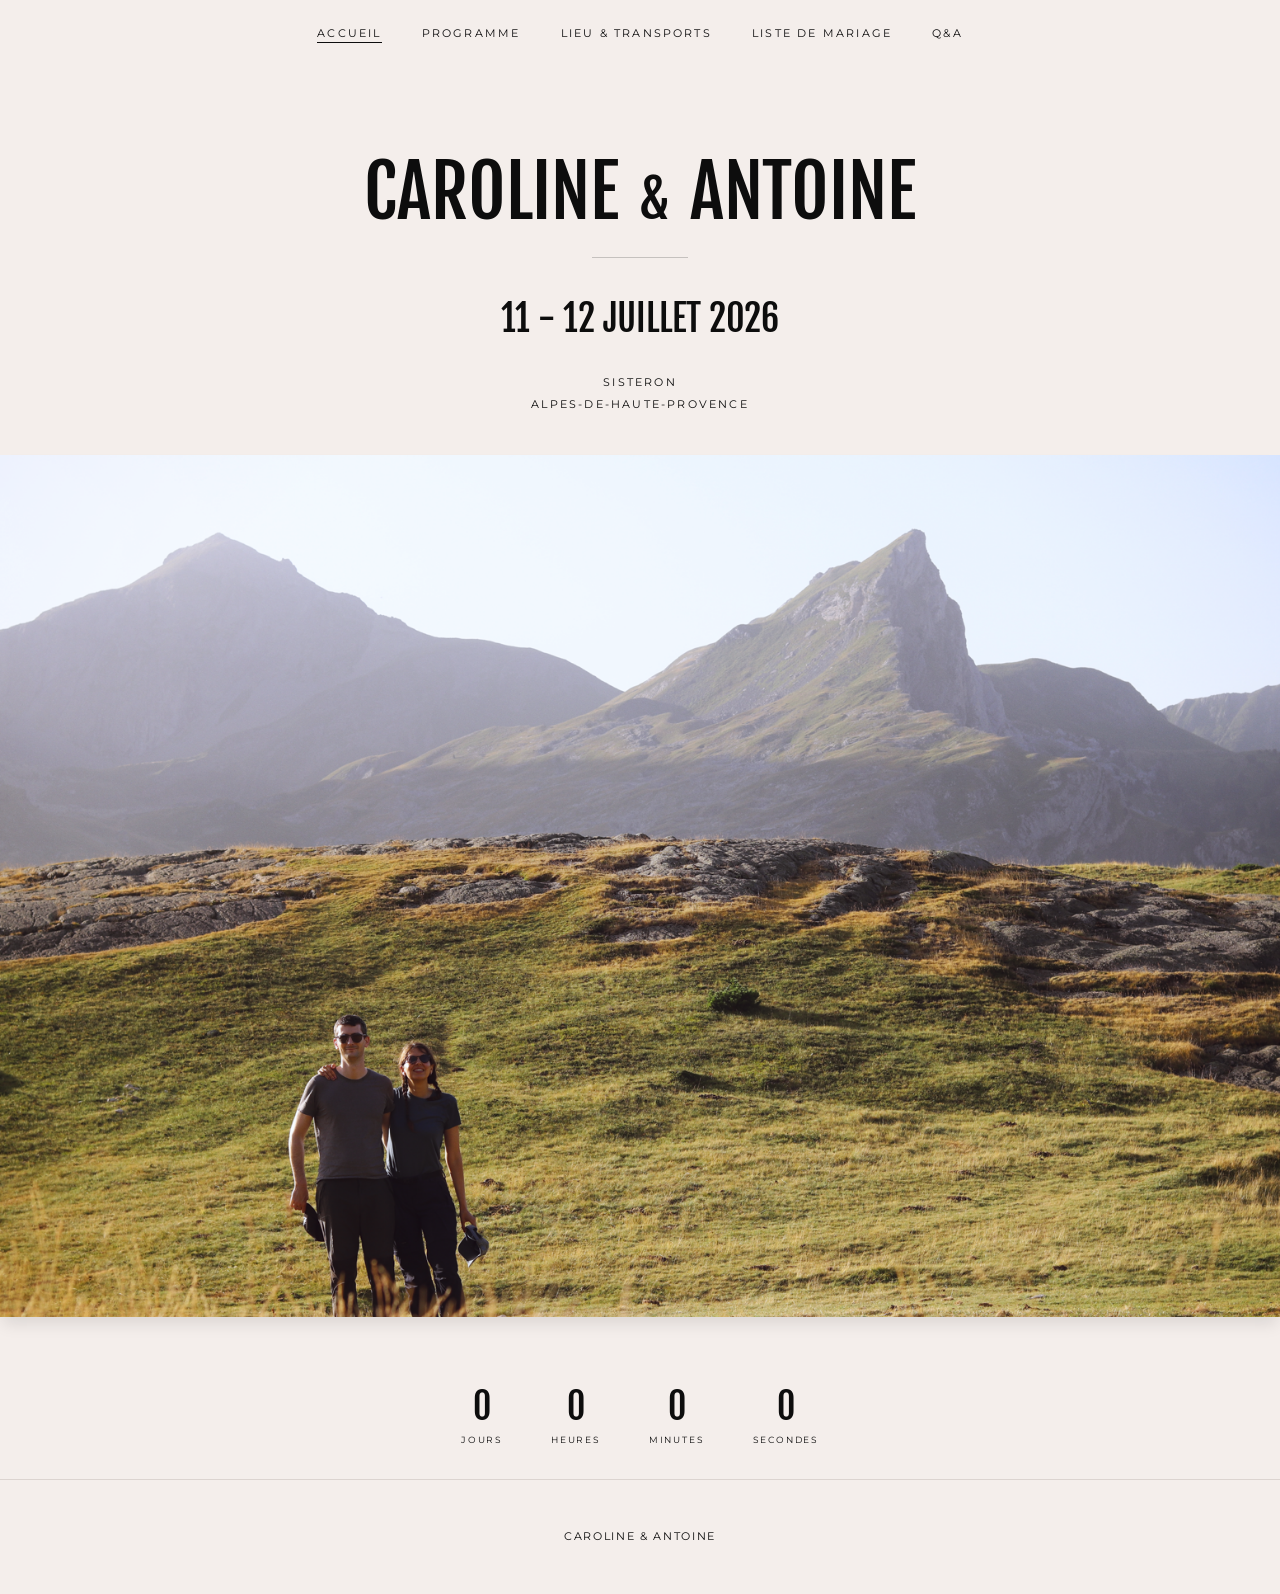
==== index.html @ 9a9348da "first commit" ====
<!DOCTYPE html>
<html lang="fr">
<head>
  <meta charset="UTF-8">
  <meta name="viewport" content="width=device-width, initial-scale=1.0">
  <title>Mariage Caroline & Antoine</title>
  <meta name="description" content="Mariage de Caroline & Antoine - 11 juillet 2026 - Sisteron, Provence">
  <meta property="og:title" content="Mariage Caroline & Antoine">
  <meta property="og:description" content="Mariage de Caroline & Antoine - 11 juillet 2026">
  <meta property="og:type" content="website">
  <meta property="og:image" content="images/hero-wedding.jpg">
  <link rel="preconnect" href="https://fonts.googleapis.com">
  <link rel="preconnect" href="https://fonts.gstatic.com" crossorigin>
  <link href="https://fonts.googleapis.com/css2?family=Fjalla+One&family=Montserrat:wght@300;400;500&display=swap" rel="stylesheet">
  <link rel="stylesheet" href="styles.css">
</head>
<body>
  <!-- Navigation -->
  <nav class="nav">
    <div class="nav-container">
      <button class="nav-toggle" aria-label="Menu">
        <svg xmlns="http://www.w3.org/2000/svg" width="24" height="24" viewBox="0 0 24 24" fill="none" stroke="currentColor" stroke-width="2" stroke-linecap="round" stroke-linejoin="round">
          <line x1="4" x2="20" y1="12" y2="12"></line>
          <line x1="4" x2="20" y1="6" y2="6"></line>
          <line x1="4" x2="20" y1="18" y2="18"></line>
        </svg>
      </button>
      <ul class="nav-links">
        <li><a href="index.html" class="active">Accueil</a></li>
        <li><a href="programme.html">Programme</a></li>
        <li><a href="transports.html">Lieu & Transports</a></li>
        <li><a href="liste-de-mariage.html">Liste de mariage</a></li>
        <li><a href="faq.html">Q&A</a></li>
      </ul>
    </div>
  </nav>

  <!-- Hero Section -->
  <section class="hero">
    <div class="hero-content">
      <h1>CAROLINE <span class="ampersand">&</span> ANTOINE</h1>
      
      <div class="hero-divider"></div>
      
      <p class="hero-subtitle">11 - 12 juillet 2026</p>
      
      <div class="hero-info">
        <p>Sisteron</p>
        <p>Alpes-de-Haute-Provence</p>
      </div>
    </div>
    
    <img src="images/hero-wedding.jpg" alt="Caroline & Antoine" class="hero-image">
    
    <!-- Countdown -->
    <div class="countdown">
      <div class="countdown-inner" id="countdown">
        <div class="countdown-item">
          <span class="countdown-value" id="days">---</span>
          <span class="countdown-label">jours</span>
        </div>
        <div class="countdown-item">
          <span class="countdown-value" id="hours">--</span>
          <span class="countdown-label">heures</span>
        </div>
        <div class="countdown-item">
          <span class="countdown-value" id="minutes">--</span>
          <span class="countdown-label">minutes</span>
        </div>
        <div class="countdown-item">
          <span class="countdown-value" id="seconds">--</span>
          <span class="countdown-label">secondes</span>
        </div>
      </div>
    </div>
  </section>

  <!-- Footer -->
  <footer class="footer">
    <p>Caroline & Antoine</p>
  </footer>

  <script src="script.js"></script>
</body>
</html>
---- styles.css ----
/* Fonts import - exact fonts from original */
@import url('https://fonts.googleapis.com/css2?family=Fjalla+One&family=Montserrat:wght@300;400;500&display=swap');

/* Reset and base styles */
*, *::before, *::after {
  box-sizing: border-box;
  margin: 0;
  padding: 0;
}

:root {
  /* Exact color palette from original */
  --background: hsl(18, 30%, 94%);
  --foreground: hsl(0, 0%, 5%);
  --card: hsl(18, 25%, 96%);
  --card-foreground: hsl(0, 0%, 5%);
  --primary: hsl(0, 0%, 10%);
  --primary-foreground: hsl(40, 33%, 96%);
  --secondary: hsl(18, 20%, 90%);
  --secondary-foreground: hsl(0, 0%, 5%);
  --muted: hsl(18, 15%, 88%);
  --muted-foreground: hsl(0, 0%, 5%);
  --accent: hsl(150, 18%, 60%);
  --accent-foreground: hsl(25, 15%, 20%);
  --border: hsl(18, 15%, 84%);
  --ring: hsl(150, 18%, 60%);
  --radius: 0.5rem;
  
  /* Custom wedding colors */
  --champagne: hsl(35, 40%, 78%);
  --sage: hsl(150, 18%, 60%);
  --sage-light: hsl(150, 15%, 78%);
  --dusty-rose: hsl(350, 25%, 72%);
  --ivory: hsl(18, 30%, 94%);
  --bronze: hsl(25, 30%, 35%);
  --cream: hsl(18, 25%, 92%);
  --blush: hsl(350, 30%, 92%);
  --gold: hsl(38, 45%, 62%);
  --gold-light: hsl(38, 35%, 78%);
  --warm-brown: hsl(25, 15%, 25%);
  --terracotta: hsl(16, 30%, 58%);
  
  /* Fonts */
  --font-heading: 'Fjalla One', sans-serif;
  --font-body: 'Montserrat', sans-serif;
}

html {
  scroll-behavior: smooth;
}

body {
  font-family: var(--font-body);
  font-weight: 400;
  color: var(--foreground);
  background-color: var(--background);
  line-height: 1.6;
  -webkit-font-smoothing: antialiased;
}

/* Typography */
h1, h2, h3 {
  font-family: var(--font-heading);
  font-weight: 400;
  color: var(--foreground);
}

p {
  margin-bottom: 0;
}

a {
  color: var(--foreground);
  text-decoration: none;
  transition: all 0.3s ease;
}

/* Navigation - exact styling */
.nav {
  position: fixed;
  top: 0;
  left: 0;
  right: 0;
  z-index: 50;
  background: hsla(18, 30%, 94%, 0.9);
  backdrop-filter: blur(24px);
  -webkit-backdrop-filter: blur(24px);
}

.nav-container {
  max-width: 100%;
  margin: 0 auto;
  display: flex;
  align-items: center;
  justify-content: center;
  height: 4rem;
  padding: 0 1rem;
}

.nav-links {
  display: flex;
  align-items: center;
  gap: 2.5rem;
  list-style: none;
}

.nav-links a {
  font-family: var(--font-body);
  font-size: 11px;
  font-weight: 400;
  letter-spacing: 0.2em;
  text-transform: uppercase;
  color: var(--foreground);
  padding-bottom: 2px;
  border-bottom: 1px solid transparent;
  transition: border-color 0.3s ease;
}

.nav-links a:hover,
.nav-links a.active {
  border-bottom-color: var(--foreground);
}

.nav-toggle {
  display: none;
  position: absolute;
  right: 1rem;
  background: none;
  border: none;
  cursor: pointer;
  padding: 0.5rem;
  color: var(--foreground);
}

.nav-toggle svg {
  width: 24px;
  height: 24px;
}

/* Hero Section - exact layout */
.hero {
  min-height: 100vh;
  display: flex;
  flex-direction: column;
  align-items: center;
  justify-content: flex-start;
  padding-top: 8rem;
  background-color: var(--background);
}

.hero-content {
  display: flex;
  flex-direction: column;
  align-items: center;
  max-width: 42rem;
  padding: 0 1.5rem;
  text-align: center;
}

.hero h1 {
  font-family: var(--font-heading);
  font-size: 2.25rem;
  font-weight: 400;
  color: var(--foreground);
  margin-bottom: 2rem;
  line-height: 0.9;
  text-align: center;
}

.hero h1 .ampersand {
  font-size: 0.7em;
  display: inline;
  margin: 0 0.1em;
}

.hero-divider {
  width: 6rem;
  height: 1px;
  background: hsla(0, 0%, 5%, 0.2);
  margin: 0 auto 2rem;
}

.hero-subtitle {
  font-family: var(--font-heading);
  font-size: 1.875rem;
  font-weight: 400;
  color: var(--foreground);
  margin-bottom: 1.5rem;
  text-align: center;
  text-transform: uppercase;
}

.hero-info {
  font-family: var(--font-body);
  font-size: 11px;
  font-weight: 400;
  letter-spacing: 0.2em;
  text-transform: uppercase;
  text-align: center;
  margin-bottom: 2.5rem;
  line-height: 2;
}

.hero-image {
  width: 100vw;
  margin-bottom: 2.5rem;
  object-fit: cover;
  object-position: bottom;
  box-shadow: 0 10px 15px -3px rgba(0, 0, 0, 0.1);
}

/* Countdown - exact styling */
.countdown {
  padding: 2rem 0;
  background: var(--background);
}

.countdown-inner {
  display: flex;
  gap: 2rem;
  justify-content: center;
}

.countdown-item {
  display: flex;
  flex-direction: column;
  align-items: center;
}

.countdown-value {
  font-family: var(--font-heading);
  font-size: 1.875rem;
  font-weight: 400;
  color: var(--foreground);
  font-variant-numeric: tabular-nums;
  line-height: 1;
}

.countdown-label {
  font-family: var(--font-body);
  font-size: 9px;
  font-weight: 400;
  letter-spacing: 0.2em;
  text-transform: uppercase;
  color: var(--muted-foreground);
  margin-top: 0.5rem;
}

/* Page layout */
.page {
  padding-top: 7rem;
  padding-bottom: 5rem;
  min-height: 100vh;
  background: var(--background);
}

.container {
  max-width: 42rem;
  margin: 0 auto;
  padding: 0 1.5rem;
}

/* Page hero image */
.page-hero-image {
  width: 100vw;
  margin-bottom: 3.5rem;
  object-fit: cover;
  object-position: center;
  box-shadow: 0 4px 6px -1px rgba(0, 0, 0, 0.1);
}

/* Section headers */
.section-title {
  font-family: var(--font-heading);
  font-size: 2.25rem;
  font-weight: 400;
  color: var(--foreground);
  margin-bottom: 1rem;
  text-align: center;
  text-transform: uppercase;
}

.page-title {
  font-family: var(--font-heading);
  font-size: 2.5rem;
  font-weight: 400;
  color: var(--foreground);
  text-align: center;
  text-transform: uppercase;
  padding: 0 1.5rem;
  margin-bottom: 2.5rem;
}

@media (min-width: 768px) {
  .page-title {
    font-size: 3rem;
  }
}

.section-intro {
  color: var(--muted-foreground);
  font-size: 0.875rem;
  line-height: 1.7;
  margin-bottom: 2.5rem;
  max-width: 28rem;
  margin-left: auto;
  margin-right: auto;
  text-align: center;
}

/* Content sections */
.content-section {
  margin-bottom: 3rem;
}

.content-section-header {
  display: flex;
  align-items: flex-start;
  gap: 0.75rem;
  margin-bottom: 1rem;
}

.content-section-icon {
  margin-top: 0.25rem;
  flex-shrink: 0;
  color: var(--muted-foreground);
}

.content-section-icon svg {
  width: 1rem;
  height: 1rem;
}

.content-section h2 {
  font-family: var(--font-heading);
  font-size: 1.5rem;
  font-weight: 400;
  color: var(--foreground);
  text-transform: uppercase;
}

.content-section-body {
  margin-left: 2rem;
}

.content-section p {
  color: var(--muted-foreground);
  font-size: 0.875rem;
  line-height: 1.7;
  margin-bottom: 0.75rem;
}

.content-section p:last-child {
  margin-bottom: 0;
}

.content-section .highlight {
  color: var(--foreground);
  font-weight: 500;
}

/* Lists */
.content-list {
  list-style: disc;
  padding-left: 1.25rem;
  margin-top: 0.5rem;
  color: var(--muted-foreground);
  font-size: 0.875rem;
  line-height: 1.7;
}

.content-list li {
  margin-bottom: 0.5rem;
}

/* Links */
.text-link {
  color: var(--foreground);
  text-decoration: underline;
  text-underline-offset: 4px;
  text-decoration-color: var(--border);
  font-size: 0.875rem;
  transition: text-decoration-color 0.3s ease;
}

.text-link:hover {
  text-decoration-color: var(--foreground);
}

.cta-link {
  display: inline-flex;
  align-items: center;
  gap: 0.5rem;
  font-family: var(--font-body);
  font-size: 11px;
  font-weight: 400;
  letter-spacing: 0.2em;
  text-transform: uppercase;
  color: var(--foreground);
  border-bottom: 1px solid hsla(0, 0%, 5%, 0.3);
  padding-bottom: 0.25rem;
  transition: border-color 0.3s ease;
}

.cta-link:hover {
  border-color: var(--foreground);
}

/* Tags/badges */
.tag {
  display: inline-block;
  font-family: var(--font-body);
  font-size: 10px;
  font-weight: 400;
  letter-spacing: 0.15em;
  text-transform: uppercase;
  padding: 0.125rem 0.5rem;
  margin-bottom: 0.25rem;
}

.tag-recommended {
  display: inline-block;
  background: transparent;
  color: var(--foreground);
  border: 1px solid var(--foreground);
  border-radius: 3px;
  margin-left: 0;
  margin-top: 0.25rem;
  margin-bottom: 0.5rem;
  padding: 0.125rem 0.625rem;
}

.subtitle {
  display: block;
  font-family: var(--font-body);
  font-size: 10px;
  font-weight: 400;
  letter-spacing: 0.15em;
  text-transform: uppercase;
  color: var(--muted-foreground);
  font-style: italic;
  margin-bottom: 0.75rem;
}

/* Transport grid */
.transport-grid {
  display: grid;
  gap: 2rem;
}

@media (min-width: 640px) {
  .transport-grid {
    grid-template-columns: repeat(3, 1fr);
  }
}

.transport-option {
  display: flex;
  flex-direction: column;
}

.transport-option .content-list {
  margin-top: 1rem;
}

.tag-filled {
  display: inline-block;
  background: hsl(0, 0%, 45%);
  color: var(--background);
  font-family: var(--font-body);
  font-size: 10px;
  font-weight: 400;
  letter-spacing: 0.15em;
  text-transform: uppercase;
  padding: 0.375rem 0.75rem;
  border-radius: 3px;
  margin-bottom: 0.5rem;
  width: fit-content;
}

.tag-subtitle {
  display: block;
  font-family: var(--font-body);
  font-size: 10px;
  font-weight: 400;
  letter-spacing: 0.15em;
  text-transform: uppercase;
  color: var(--muted-foreground);
  font-style: italic;
  margin-bottom: 0.5rem;
}

/* FAQ Section */
.faq-section {
  margin-bottom: 3rem;
}

.faq-item {
  margin-bottom: 3rem;
}

.faq-question {
  display: flex;
  align-items: flex-start;
  gap: 0.75rem;
  margin-bottom: 0.75rem;
}

.faq-question-icon {
  margin-top: 0.25rem;
  flex-shrink: 0;
  color: var(--muted-foreground);
}

.faq-question-icon svg {
  width: 1rem;
  height: 1rem;
}

.faq-question h3 {
  font-family: var(--font-heading);
  font-size: 1.5rem;
  font-weight: 400;
  color: var(--foreground);
  text-transform: uppercase;
}

.faq-answer {
  margin-left: 1.75rem;
  color: var(--muted-foreground);
  font-size: 0.875rem;
  line-height: 1.7;
}

.faq-answer p {
  margin-bottom: 1rem;
}

.faq-answer p:last-child {
  margin-bottom: 0;
}

/* Liste de mariage */
.gift-intro {
  text-align: center;
  margin-bottom: 3rem;
}

.gift-intro h2 {
  font-family: var(--font-heading);
  font-size: 1.5rem;
  font-weight: 400;
  color: var(--foreground);
  margin-bottom: 1rem;
}

.gift-headline {
  font-family: var(--font-heading);
  font-size: 1.5rem;
  font-weight: 400;
  color: var(--foreground);
  margin-bottom: 1.5rem;
}

.gift-intro p {
  color: var(--muted-foreground);
  font-size: 0.875rem;
  line-height: 1.7;
  max-width: 28rem;
  margin: 0 auto 1.5rem;
}

/* Divider */
.divider {
  width: 6rem;
  height: 1px;
  background: hsla(0, 0%, 5%, 0.2);
  margin: 2rem auto;
}

/* Note box */
.note-box {
  background: var(--cream);
  padding: 1.5rem;
  border-radius: var(--radius);
  margin-top: 2rem;
  color: var(--muted-foreground);
  font-size: 0.875rem;
  line-height: 1.7;
  font-style: italic;
}

/* Footer */
.footer {
  background: var(--background);
  text-align: center;
  padding: 3rem 1.5rem;
  border-top: 1px solid var(--border);
}

.footer p {
  font-family: var(--font-body);
  font-size: 11px;
  letter-spacing: 0.15em;
  text-transform: uppercase;
  color: var(--muted-foreground);
}

/* Mobile Responsive */
@media (max-width: 768px) {
  .nav-links {
    display: none;
    position: absolute;
    top: 100%;
    left: 0;
    right: 0;
    background: hsla(18, 30%, 94%, 0.95);
    backdrop-filter: blur(24px);
    -webkit-backdrop-filter: blur(24px);
    flex-direction: column;
    padding: 2rem 0;
    gap: 1.25rem;
  }

  .nav-links.active {
    display: flex;
  }

  .nav-toggle {
    display: block;
  }

  .hero {
    padding-top: 8rem;
  }

  .hero h1 {
    font-size: 2.25rem;
  }

  .countdown-inner {
    gap: 2rem;
  }

  .countdown-value {
    font-size: 1.875rem;
  }
}

@media (min-width: 768px) {
  .hero {
    padding-top: 10rem;
  }

  .hero h1 {
    font-size: 3.75rem;
  }

  .hero-subtitle {
    font-size: 2.25rem;
  }

  .countdown-inner {
    gap: 3rem;
  }

  .countdown-value {
    font-size: 2.25rem;
  }
}

@media (min-width: 1024px) {
  .hero h1 {
    font-size: 4.5rem;
  }
}

/* Utilities */
.text-center {
  text-align: center;
}

.mt-2 {
  margin-top: 0.5rem;
}

.mt-4 {
  margin-top: 1rem;
}

.mt-8 {
  margin-top: 2rem;
}

.mb-4 {
  margin-bottom: 1rem;
}

.mb-8 {
  margin-bottom: 2rem;
}

.space-y-3 > * + * {
  margin-top: 0.75rem;
}

.space-y-4 > * + * {
  margin-top: 1rem;
}
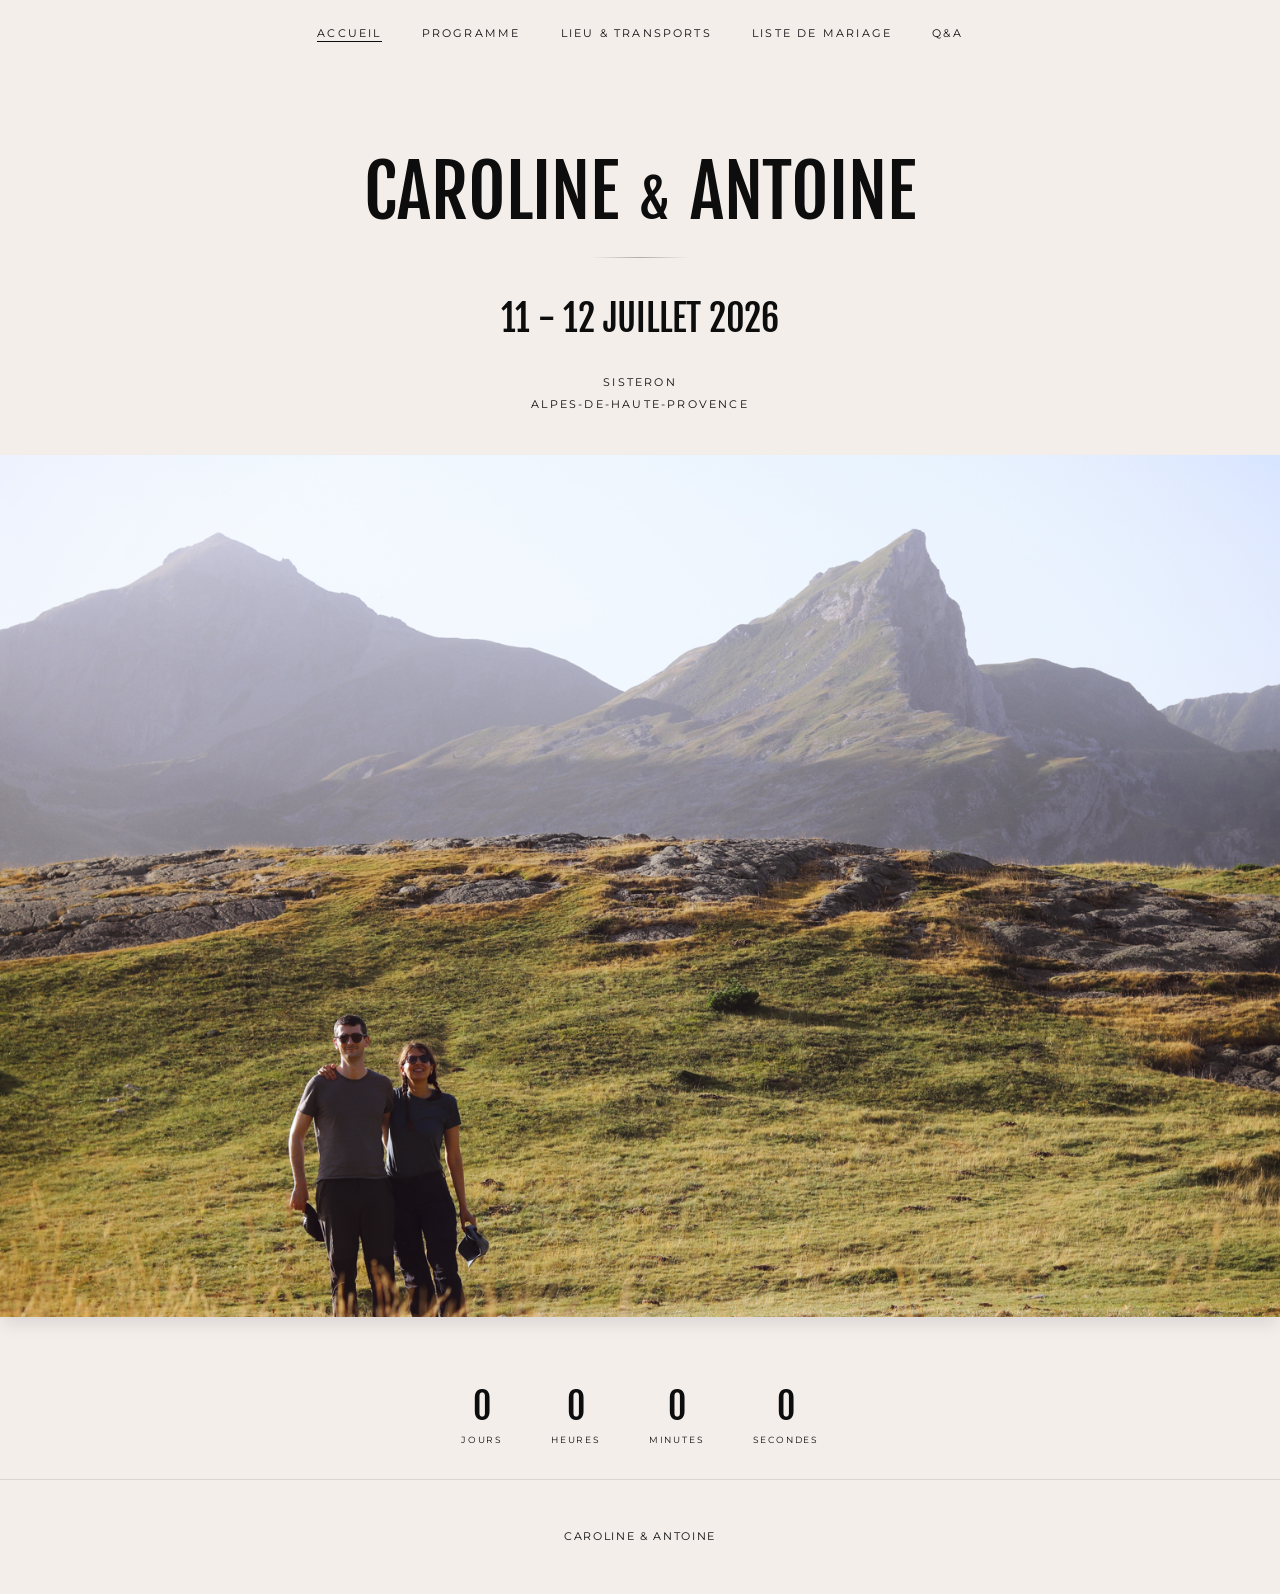
==== commit a7fb5c00: "Add decorative SVG illustrations to all pages with full-width reveal animation - Add custom SVG line" ====
--- a/index.html
+++ b/index.html
@@ -5,6 +5,7 @@
   <meta name="viewport" content="width=device-width, initial-scale=1.0">
   <title>Mariage Caroline & Antoine</title>
   <meta name="description" content="Mariage de Caroline & Antoine - 11 juillet 2026 - Sisteron, Provence">
+  <link rel="icon" type="image/svg+xml" href="favicon.svg">
   <meta property="og:title" content="Mariage Caroline & Antoine">
   <meta property="og:description" content="Mariage de Caroline & Antoine - 11 juillet 2026">
   <meta property="og:type" content="website">
--- a/styles.css
+++ b/styles.css
@@ -56,6 +56,10 @@
   background-color: var(--background);
   line-height: 1.6;
   -webkit-font-smoothing: antialiased;
+  /* Subtle paper texture */
+  background-image: url("data:image/svg+xml,%3Csvg viewBox='0 0 200 200' xmlns='http://www.w3.org/2000/svg'%3E%3Cfilter id='noiseFilter'%3E%3CfeTurbulence type='fractalNoise' baseFrequency='0.9' numOctaves='4' stitchTiles='stitch'/%3E%3C/filter%3E%3Crect width='100%25' height='100%25' filter='url(%23noiseFilter)'/%3E%3C/svg%3E");
+  background-blend-mode: overlay;
+  background-size: 200px 200px;
 }
 
 /* Typography */
@@ -288,7 +292,7 @@
   text-align: center;
   text-transform: uppercase;
   padding: 0 1.5rem;
-  margin-bottom: 2.5rem;
+  margin-bottom: 1rem;
 }
 
 @media (min-width: 768px) {
@@ -556,13 +560,20 @@
 
 .gift-headline {
   font-family: var(--font-heading);
-  font-size: 1.5rem;
+  font-size: 1.75rem;
   font-weight: 400;
   color: var(--foreground);
   margin-bottom: 1.5rem;
-}
-
-.gift-intro p {
+  line-height: 1.2;
+}
+
+@media (max-width: 768px) {
+  .gift-headline {
+    font-size: 1.25rem;
+  }
+}
+
+.gift-intro p:not(.gift-headline) {
   color: var(--muted-foreground);
   font-size: 0.875rem;
   line-height: 1.7;
@@ -596,6 +607,21 @@
   text-align: center;
   padding: 3rem 1.5rem;
   border-top: 1px solid var(--border);
+}
+
+.footer-monogram {
+  margin-bottom: 1rem;
+  color: var(--muted-foreground);
+  opacity: 0.8;
+  transition: opacity 0.3s ease;
+}
+
+.footer-monogram:hover {
+  opacity: 1;
+}
+
+.footer-monogram svg {
+  display: inline-block;
 }
 
 .footer p {
@@ -707,3 +733,324 @@
 .space-y-4 > * + * {
   margin-top: 1rem;
 }
+
+/* ================================
+   ELEGANT ANIMATIONS & EFFECTS
+   ================================ */
+
+/* Scroll Reveal Animation */
+.reveal-on-scroll {
+  opacity: 0;
+  transform: translateY(30px);
+  transition: opacity 0.8s ease, transform 0.8s ease;
+}
+
+.reveal-on-scroll.revealed {
+  opacity: 1;
+  transform: translateY(0);
+}
+
+/* Staggered reveal for transport options */
+.transport-option.reveal-on-scroll:nth-child(1) { transition-delay: 0s; }
+.transport-option.reveal-on-scroll:nth-child(2) { transition-delay: 0.15s; }
+.transport-option.reveal-on-scroll:nth-child(3) { transition-delay: 0.3s; }
+
+/* Animated Countdown */
+.countdown-value {
+  transition: transform 0.2s ease, opacity 0.2s ease;
+}
+
+/* Hover Micro-interactions */
+.nav-links a {
+  position: relative;
+  overflow: hidden;
+}
+
+.nav-links a::after {
+  content: '';
+  position: absolute;
+  bottom: 0;
+  left: 0;
+  width: 100%;
+  height: 1px;
+  background: var(--foreground);
+  transform: scaleX(0);
+  transform-origin: right;
+  transition: transform 0.4s cubic-bezier(0.4, 0, 0.2, 1);
+}
+
+.nav-links a:hover::after,
+.nav-links a.active::after {
+  transform: scaleX(1);
+  transform-origin: left;
+}
+
+.nav-links a:hover,
+.nav-links a.active {
+  border-bottom-color: transparent;
+}
+
+/* CTA Link hover effect */
+.cta-link {
+  position: relative;
+  transition: all 0.3s ease;
+}
+
+.cta-link:hover {
+  letter-spacing: 0.25em;
+}
+
+.cta-link svg {
+  transition: transform 0.3s ease;
+}
+
+.cta-link:hover svg {
+  transform: translate(3px, -3px);
+}
+
+/* Text link elegant underline */
+.text-link {
+  position: relative;
+  text-decoration: none;
+  background-image: linear-gradient(var(--foreground), var(--foreground));
+  background-size: 0% 1px;
+  background-position: 0 100%;
+  background-repeat: no-repeat;
+  transition: background-size 0.4s ease;
+}
+
+.text-link:hover {
+  background-size: 100% 1px;
+}
+
+/* Custom Cursor for interactive elements */
+a, button, .cta-link, .nav-links a {
+  cursor: pointer;
+}
+
+/* Floating Petals */
+.petal-container {
+  position: absolute;
+  top: 0;
+  left: 0;
+  width: 100%;
+  height: 100%;
+  overflow: hidden;
+  pointer-events: none;
+  z-index: 1;
+}
+
+.petal {
+  position: absolute;
+  top: -20px;
+  color: var(--dusty-rose);
+  opacity: 0.4;
+  animation: floatDown linear forwards;
+  pointer-events: none;
+}
+
+@keyframes floatDown {
+  0% {
+    transform: translateY(0) rotate(0deg) translateX(0);
+    opacity: 0;
+  }
+  10% {
+    opacity: 0.4;
+  }
+  90% {
+    opacity: 0.4;
+  }
+  100% {
+    transform: translateY(100vh) rotate(360deg) translateX(50px);
+    opacity: 0;
+  }
+}
+
+/* Hero content above petals */
+.hero-content {
+  position: relative;
+  z-index: 2;
+}
+
+.hero-image {
+  position: relative;
+  z-index: 2;
+}
+
+.countdown {
+  position: relative;
+  z-index: 2;
+}
+
+/* Decorative Divider with ornament */
+.divider {
+  position: relative;
+  width: 100%;
+  height: 1px;
+  background: transparent;
+  margin: 2.5rem auto;
+  display: flex;
+  align-items: center;
+  justify-content: center;
+}
+
+.divider::before {
+  content: '✦';
+  font-size: 12px;
+  color: var(--muted-foreground);
+  opacity: 0.5;
+  background: var(--background);
+  padding: 0 1rem;
+}
+
+.divider::after {
+  content: '';
+  position: absolute;
+  top: 50%;
+  left: 0;
+  right: 0;
+  height: 1px;
+  background: linear-gradient(90deg, transparent, hsla(0, 0%, 5%, 0.15), transparent);
+  z-index: -1;
+}
+
+/* Hero divider special style */
+.hero-divider {
+  position: relative;
+  width: 6rem;
+  height: 1px;
+  background: transparent;
+  margin: 0 auto 2rem;
+}
+
+.hero-divider::before {
+  content: '';
+  position: absolute;
+  top: 0;
+  left: 0;
+  right: 0;
+  height: 1px;
+  background: linear-gradient(90deg, transparent, hsla(0, 0%, 5%, 0.3), transparent);
+}
+
+/* Page load animation */
+@keyframes fadeInUp {
+  from {
+    opacity: 0;
+    transform: translateY(20px);
+  }
+  to {
+    opacity: 1;
+    transform: translateY(0);
+  }
+}
+
+.hero-content {
+  animation: fadeInUp 1s ease forwards;
+}
+
+.page-title {
+  animation: fadeInUp 0.8s ease forwards;
+}
+
+.page-hero-image {
+  animation: fadeInUp 0.8s ease 0.2s forwards;
+  opacity: 0;
+}
+
+/* Image hover effect */
+.page-hero-image {
+  transition: transform 0.5s ease;
+}
+
+.page-hero-image:hover {
+  transform: scale(1.01);
+}
+
+/* Note box subtle animation */
+.note-box {
+  transition: transform 0.3s ease, box-shadow 0.3s ease;
+}
+
+.note-box:hover {
+  transform: translateY(-2px);
+  box-shadow: 0 4px 12px rgba(0, 0, 0, 0.05);
+}
+
+/* Mountain Line Animation */
+.mountain-line-container {
+  width: 100%;
+  max-width: 800px;
+  margin: 0 auto 2rem;
+  padding: 0 1.5rem;
+  overflow: hidden;
+  color: var(--muted-foreground);
+  opacity: 0.5;
+}
+
+.mountain-line-container svg {
+  width: 100%;
+  height: auto;
+  display: block;
+}
+
+.mountain-line {
+  stroke-dasharray: 3000;
+  stroke-dashoffset: 3000;
+  animation: drawLine 3s ease-out forwards;
+}
+
+@keyframes drawLine {
+  to {
+    stroke-dashoffset: 0;
+  }
+}
+
+/* Decorative Line (Champagne glasses) */
+.decorative-line-container {
+  width: 100vw;
+  margin: 0 0 2rem;
+  padding: 0;
+  overflow: hidden;
+  color: var(--foreground);
+}
+
+.decorative-line-container svg {
+  width: 100%;
+  height: auto;
+  display: block;
+}
+
+.decorative-line {
+  stroke-dasharray: 4000;
+  stroke-dashoffset: 4000;
+  animation: drawLine 3.5s ease-out forwards;
+}
+
+/* Champagne Glasses (Liste de mariage) */
+.champagne-glasses-container {
+  width: 100%;
+  max-width: 200px;
+  margin: 0 auto 1.5rem;
+  color: var(--muted-foreground);
+  opacity: 0.6;
+}
+
+.champagne-glasses-container svg {
+  width: 100%;
+  height: auto;
+  display: block;
+}
+
+/* Gift reveal animation */
+.decorative-line-container svg g {
+  clip-path: inset(0 100% 0 0);
+  animation: revealLeft 2.5s ease-out forwards;
+}
+
+@keyframes revealLeft {
+  to {
+    clip-path: inset(0 0 0 0);
+  }
+}
+
